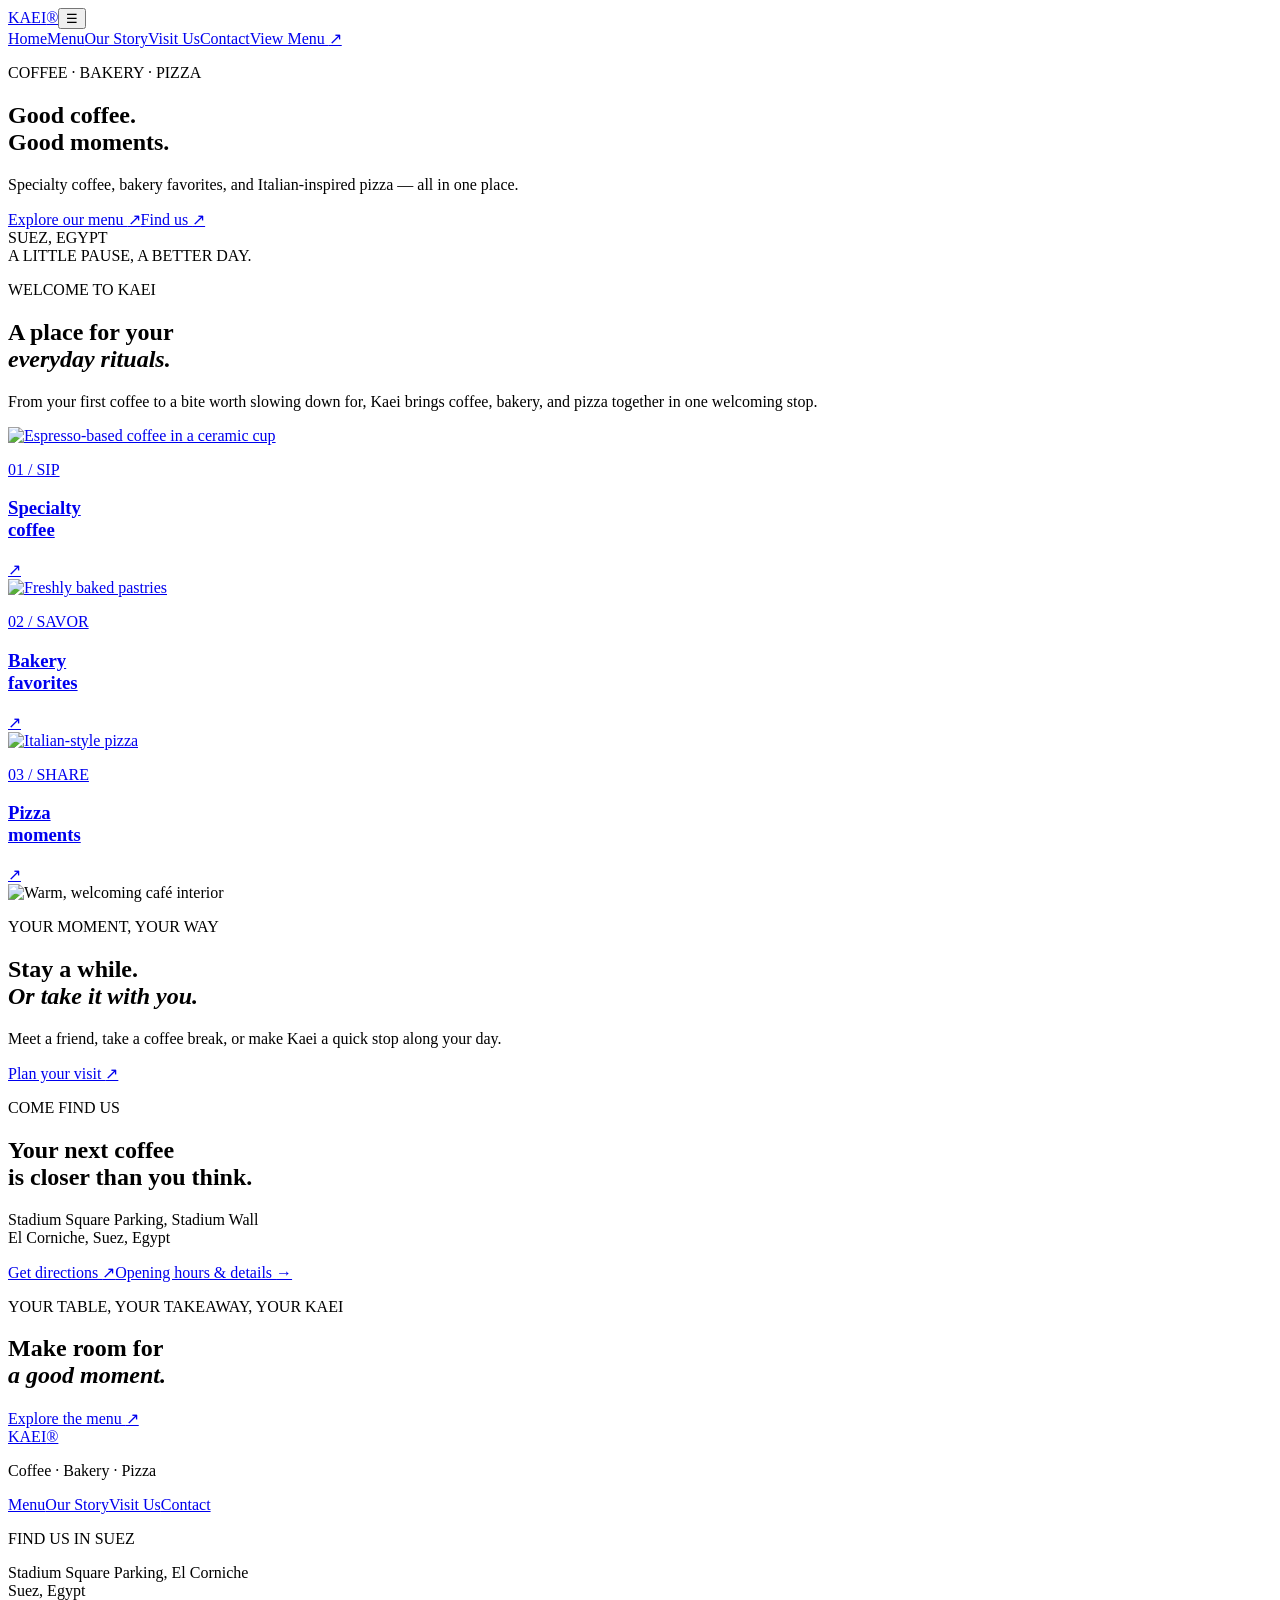
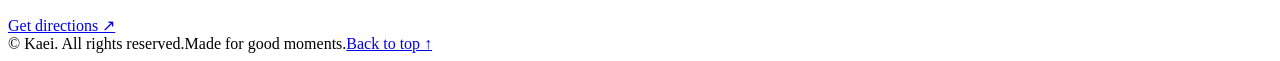
==== index.html @ 14a03698 "Add files via upload" ====
<!doctype html>
<html lang="en">
<head>
  <meta charset="utf-8"><meta name="viewport" content="width=device-width, initial-scale=1">
  <meta name="description" content="Discover Kaei in Suez, Egypt. Explore coffee, bakery, and pizza, and find directions to our location on the Suez Corniche.">
  <meta name="theme-color" content="#241915"><title>Kaei | Coffee, Bakery & Pizza in Suez</title>
  <link rel="preconnect" href="https://images.unsplash.com"><link rel="stylesheet" href="assets/style.css">
</head>
<body id="top">
<header class="site-header"><a class="wordmark" href="index.html" aria-label="Kaei home">KAEI<span>®</span></a><button class="nav-toggle" aria-label="Open navigation" aria-expanded="false">☰</button><nav class="main-nav"><a class="active" href="index.html">Home</a><a href="menu.html">Menu</a><a href="story.html">Our Story</a><a href="visit.html">Visit Us</a><a href="contact.html">Contact</a><a class="nav-cta" href="menu.html">View Menu <span>↗</span></a></nav></header>
<main>
<section class="hero home-hero"><div class="hero-shade"></div><div class="hero-content"><p class="eyebrow light">COFFEE · BAKERY · PIZZA</p><h1>Good coffee.<br>Good moments.</h1><p class="hero-copy">Specialty coffee, bakery favorites, and Italian-inspired pizza — all in one place.</p><div class="hero-actions"><a class="button button-caramel" href="menu.html">Explore our menu <span>↗</span></a><a class="button button-outline-light" href="visit.html">Find us <span>↗</span></a></div><div class="hero-note"><span class="note-line"></span><span>SUEZ, EGYPT</span></div></div><div class="hero-caption">A LITTLE PAUSE, A BETTER DAY.</div></section>
<section class="intro section-wrap"><div><p class="eyebrow">WELCOME TO KAEI</p><h2>A place for your<br><em>everyday rituals.</em></h2></div><p class="intro-copy">From your first coffee to a bite worth slowing down for, Kaei brings coffee, bakery, and pizza together in one welcoming stop.</p></section>
<section class="category-grid section-wrap"><a class="category-card" href="menu.html#coffee"><img src="https://images.unsplash.com/photo-1509042239860-f550ce710b93?auto=format&fit=crop&w=1000&q=85" alt="Espresso-based coffee in a ceramic cup"><div class="category-overlay"><p class="eyebrow light">01 / SIP</p><h3>Specialty<br>coffee</h3><span class="circle-arrow">↗</span></div></a><a class="category-card" href="menu.html#bakery"><img src="https://images.unsplash.com/photo-1555507036-ab1f4038808a?auto=format&fit=crop&w=1000&q=85" alt="Freshly baked pastries"><div class="category-overlay"><p class="eyebrow light">02 / SAVOR</p><h3>Bakery<br>favorites</h3><span class="circle-arrow">↗</span></div></a><a class="category-card" href="menu.html#pizza"><img src="https://images.unsplash.com/photo-1579751626657-72bc17010498?auto=format&fit=crop&w=1000&q=85" alt="Italian-style pizza"><div class="category-overlay"><p class="eyebrow light">03 / SHARE</p><h3>Pizza<br>moments</h3><span class="circle-arrow">↗</span></div></a></section>
<section class="feature-band"><div class="feature-image"><img src="https://images.unsplash.com/photo-1445116572660-236099ec97a0?auto=format&fit=crop&w=1400&q=85" alt="Warm, welcoming café interior"></div><div class="feature-copy"><p class="eyebrow light">YOUR MOMENT, YOUR WAY</p><h2>Stay a while.<br><em>Or take it with you.</em></h2><p>Meet a friend, take a coffee break, or make Kaei a quick stop along your day.</p><a class="text-link light-link" href="visit.html">Plan your visit <span>↗</span></a></div></section>
<section class="visit-strip section-wrap"><div><p class="eyebrow">COME FIND US</p><h2>Your next coffee<br>is closer than you think.</h2><p class="muted">Stadium Square Parking, Stadium Wall<br>El Corniche, Suez, Egypt</p></div><div class="visit-actions"><a class="button button-dark" href="https://www.google.com/maps/search/?api=1&query=Kaei+Stadium+Square+Parking+El+Corniche+Suez+Egypt" target="_blank" rel="noopener">Get directions <span>↗</span></a><a class="text-link" href="visit.html">Opening hours & details <span>→</span></a></div></section>
<section class="closing-cta"><p class="eyebrow light">YOUR TABLE, YOUR TAKEAWAY, YOUR KAEI</p><h2>Make room for<br><em>a good moment.</em></h2><a class="button button-caramel" href="menu.html">Explore the menu <span>↗</span></a></section>
</main>
<footer class="site-footer"><div class="footer-top"><div><a class="wordmark footer-wordmark" href="index.html">KAEI<span>®</span></a><p>Coffee · Bakery · Pizza</p></div><div class="footer-links"><a href="menu.html">Menu</a><a href="story.html">Our Story</a><a href="visit.html">Visit Us</a><a href="contact.html">Contact</a></div><div class="footer-address"><p class="eyebrow light">FIND US IN SUEZ</p><p>Stadium Square Parking, El Corniche<br>Suez, Egypt</p><a class="text-link light-link" target="_blank" rel="noopener" href="https://www.google.com/maps/search/?api=1&query=Kaei+Stadium+Square+Parking+El+Corniche+Suez+Egypt">Get directions ↗</a></div></div><div class="footer-bottom"><span>© <span id="year"></span> Kaei. All rights reserved.</span><span>Made for good moments.</span><a href="#top">Back to top ↑</a></div></footer>
<script src="assets/main.js"></script>
</body></html>
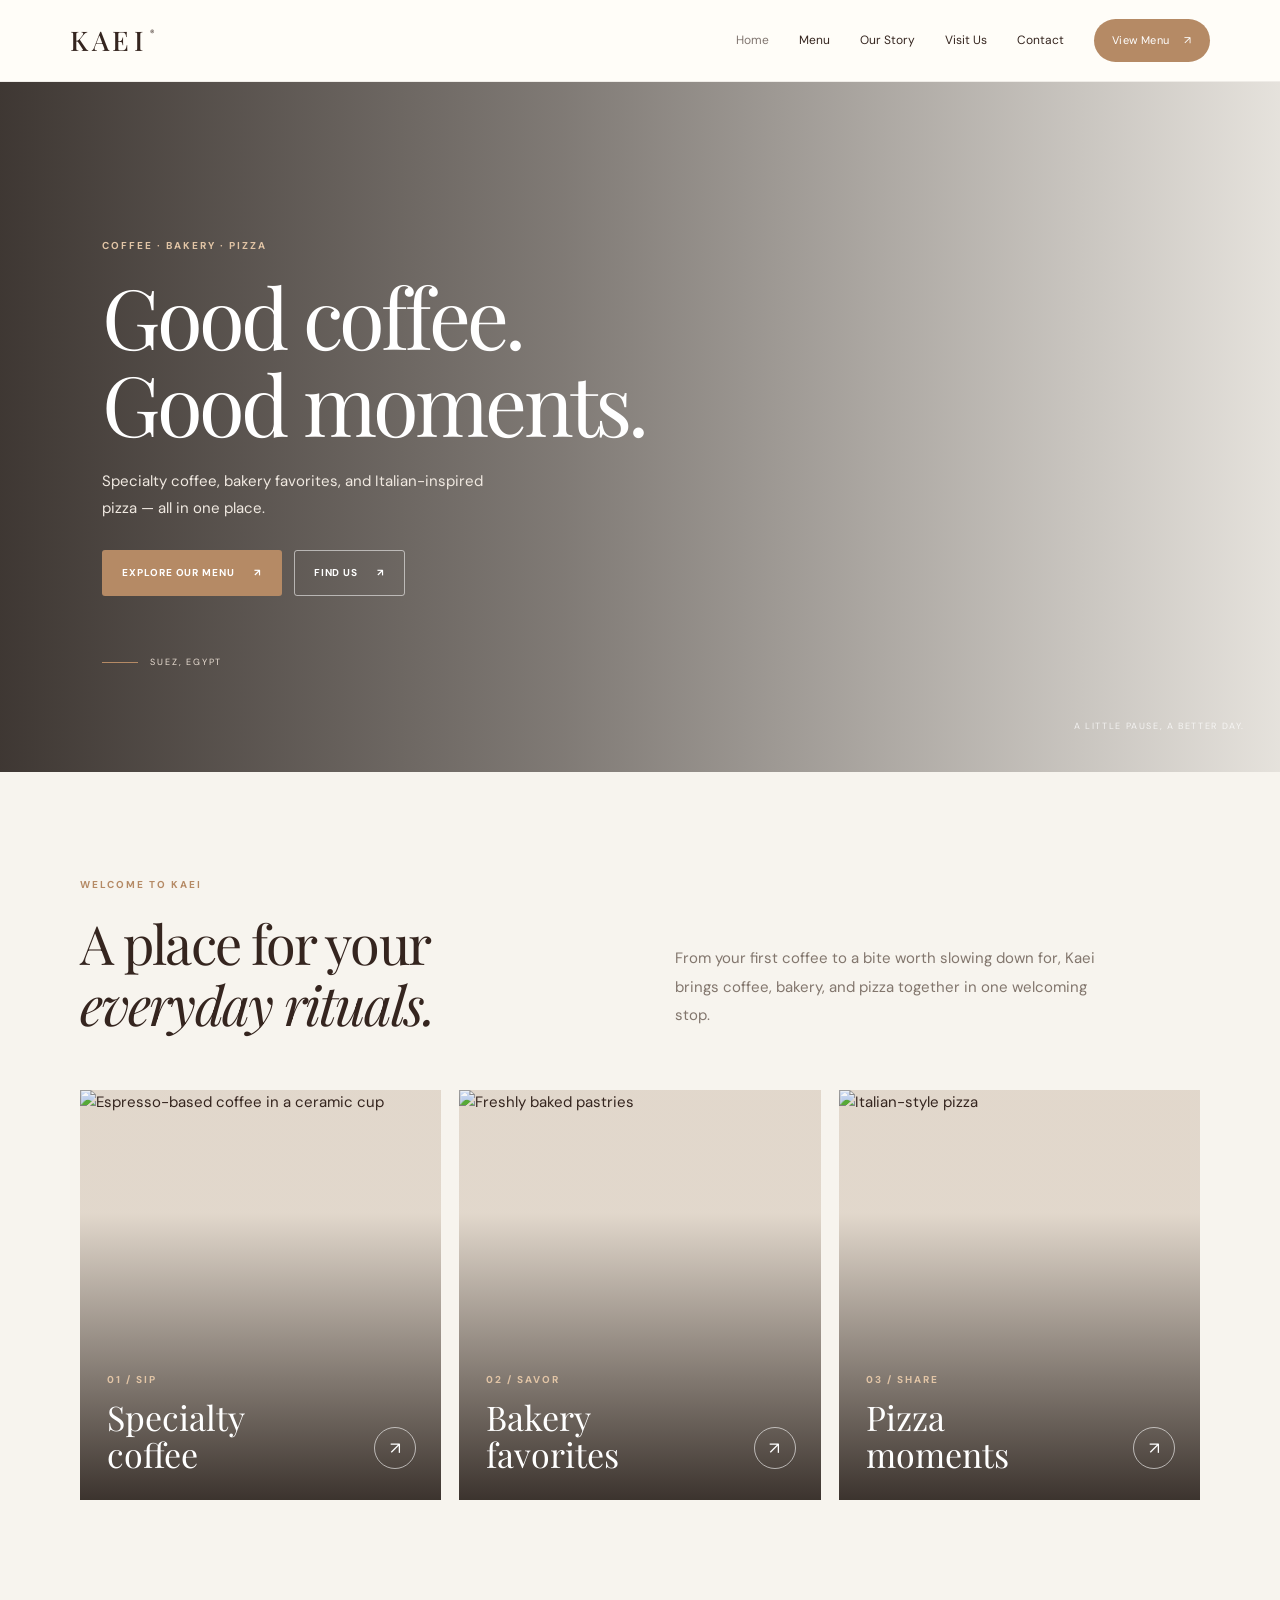
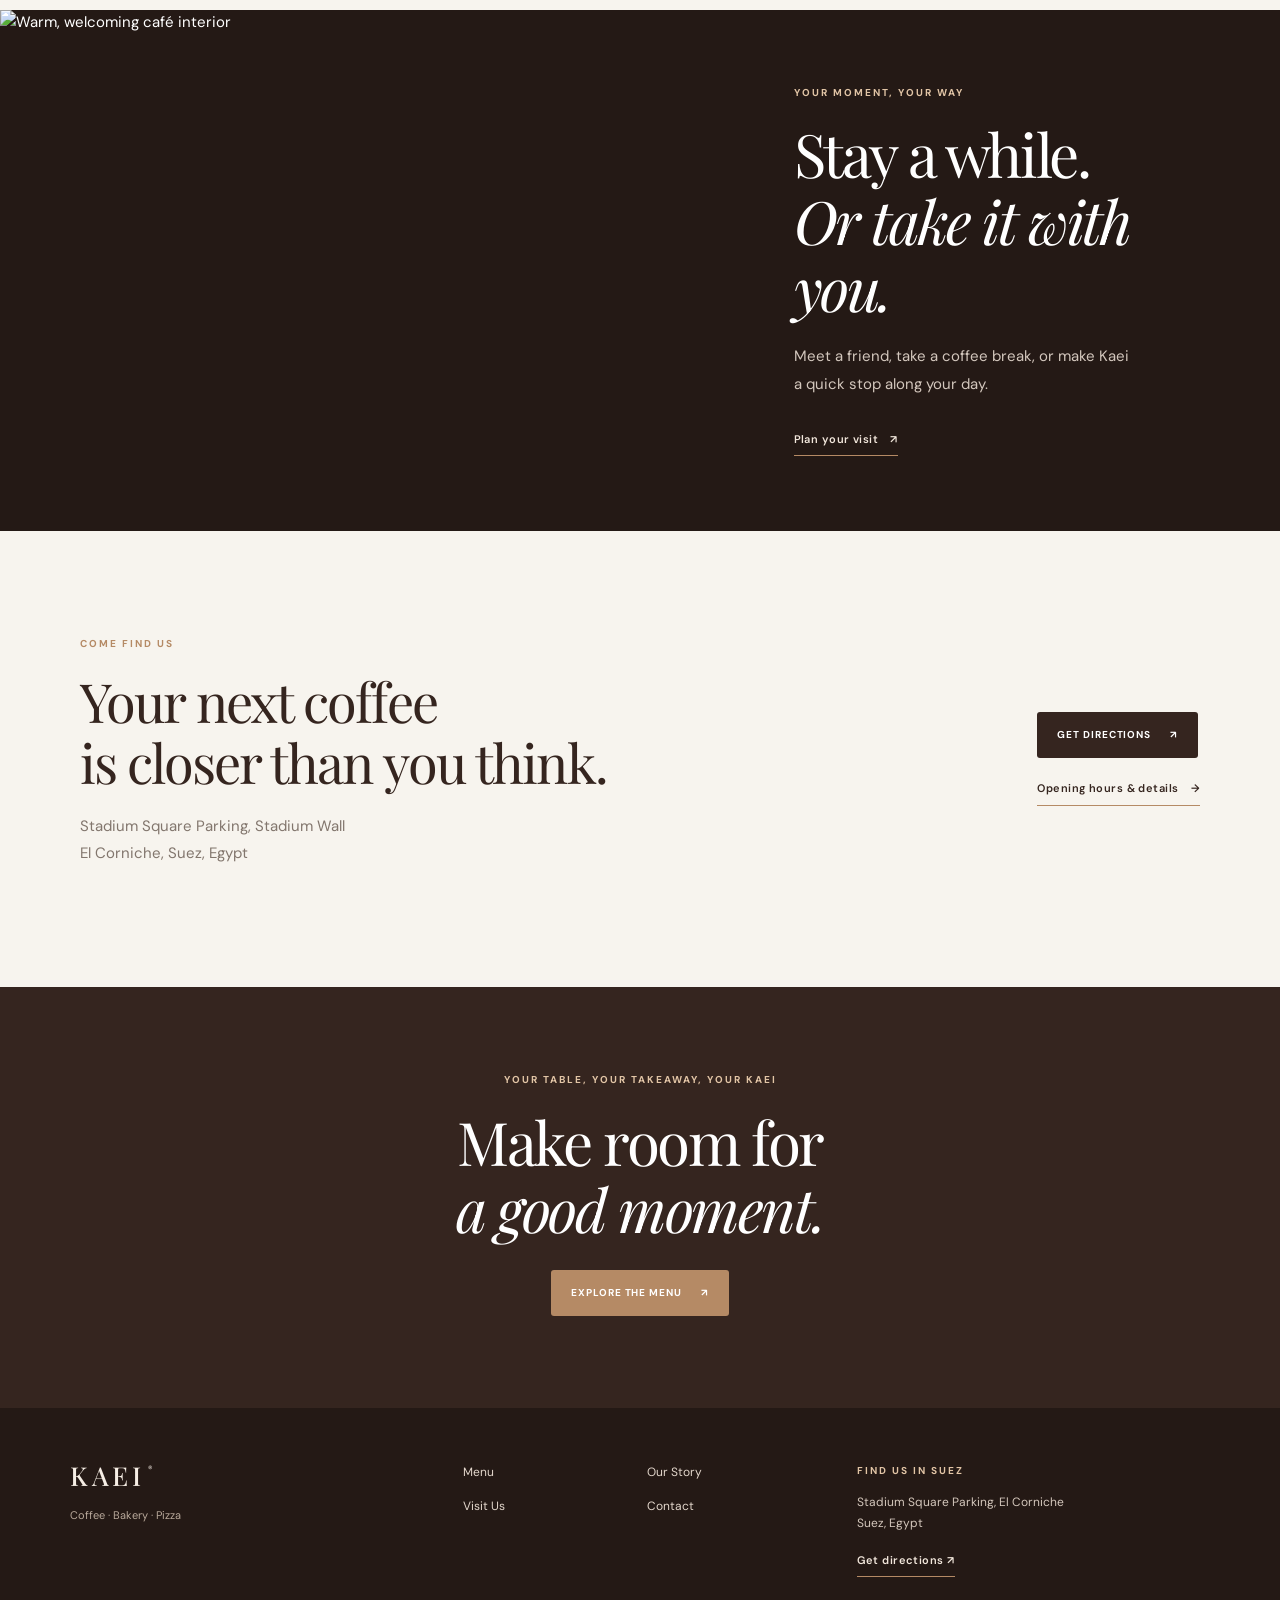
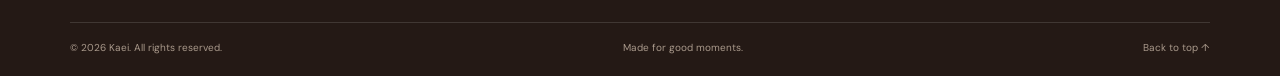
==== commit f30098a4: "Update index.html" ====
--- a/index.html
+++ b/index.html
@@ -4,8 +4,7 @@
   <meta charset="utf-8"><meta name="viewport" content="width=device-width, initial-scale=1">
   <meta name="description" content="Discover Kaei in Suez, Egypt. Explore coffee, bakery, and pizza, and find directions to our location on the Suez Corniche.">
   <meta name="theme-color" content="#241915"><title>Kaei | Coffee, Bakery & Pizza in Suez</title>
-  <link rel="preconnect" href="https://images.unsplash.com"><link rel="stylesheet" href="assets/style.css">
-</head>
+<link rel="preconnect" href="https://images.unsplash.com"><link rel="stylesheet" href="style.css"></head>
 <body id="top">
 <header class="site-header"><a class="wordmark" href="index.html" aria-label="Kaei home">KAEI<span>®</span></a><button class="nav-toggle" aria-label="Open navigation" aria-expanded="false">☰</button><nav class="main-nav"><a class="active" href="index.html">Home</a><a href="menu.html">Menu</a><a href="story.html">Our Story</a><a href="visit.html">Visit Us</a><a href="contact.html">Contact</a><a class="nav-cta" href="menu.html">View Menu <span>↗</span></a></nav></header>
 <main>
@@ -17,5 +16,5 @@
 <section class="closing-cta"><p class="eyebrow light">YOUR TABLE, YOUR TAKEAWAY, YOUR KAEI</p><h2>Make room for<br><em>a good moment.</em></h2><a class="button button-caramel" href="menu.html">Explore the menu <span>↗</span></a></section>
 </main>
 <footer class="site-footer"><div class="footer-top"><div><a class="wordmark footer-wordmark" href="index.html">KAEI<span>®</span></a><p>Coffee · Bakery · Pizza</p></div><div class="footer-links"><a href="menu.html">Menu</a><a href="story.html">Our Story</a><a href="visit.html">Visit Us</a><a href="contact.html">Contact</a></div><div class="footer-address"><p class="eyebrow light">FIND US IN SUEZ</p><p>Stadium Square Parking, El Corniche<br>Suez, Egypt</p><a class="text-link light-link" target="_blank" rel="noopener" href="https://www.google.com/maps/search/?api=1&query=Kaei+Stadium+Square+Parking+El+Corniche+Suez+Egypt">Get directions ↗</a></div></div><div class="footer-bottom"><span>© <span id="year"></span> Kaei. All rights reserved.</span><span>Made for good moments.</span><a href="#top">Back to top ↑</a></div></footer>
-<script src="assets/main.js"></script>
+<script src="main.js"></script>
 </body></html>
--- a/style.css
+++ b/style.css
@@ -0,0 +1,5 @@
+@import url('https://fonts.googleapis.com/css2?family=DM+Sans:wght@400;500;600;700&family=Playfair+Display:ital,wght@0,400;0,500;0,600;1,400;1,500&display=swap');
+:root{--cream:#f7f4ee;--paper:#fffdf8;--espresso:#35251f;--deep:#241915;--caramel:#b58a65;--beige:#e8ded2;--muted:#82766d;--line:#ded5ca;--serif:'Playfair Display',Georgia,serif;--sans:'DM Sans',Arial,sans-serif;--wrap:1180px}*{box-sizing:border-box}html{scroll-behavior:smooth;scroll-padding-top:90px}body{margin:0;background:var(--cream);color:var(--espresso);font-family:var(--sans);font-size:15px;line-height:1.65;-webkit-font-smoothing:antialiased}img{display:block;max-width:100%;width:100%;object-fit:cover}a{color:inherit;text-decoration:none}button,input,textarea{font:inherit}.site-header{height:82px;padding:0 max(5.5vw,24px);display:flex;align-items:center;justify-content:space-between;gap:30px;background:var(--paper);position:sticky;top:0;z-index:20;border-bottom:1px solid rgba(53,37,31,.08)}.wordmark{font-family:var(--serif);font-size:27px;letter-spacing:.15em;line-height:1;font-weight:500;white-space:nowrap}.wordmark span{font:9px var(--sans);vertical-align:top;letter-spacing:0;margin-left:3px}.main-nav{display:flex;align-items:center;gap:30px;font-size:12px}.main-nav>a:not(.nav-cta){transition:opacity .2s}.main-nav>a:hover,.main-nav>a.active{opacity:.62}.nav-cta{padding:12px 18px;border-radius:30px;background:var(--caramel);color:white;font-size:11px;letter-spacing:.02em}.nav-cta span,.button span{margin-left:12px}.nav-toggle{display:none;background:none;border:0;color:var(--espresso);font-size:25px}.hero{position:relative;min-height:690px;color:white;display:flex;align-items:center;background-position:center;background-size:cover;overflow:hidden}.home-hero{background-image:url('https://images.unsplash.com/photo-1495474472287-4d71bcdd2085?auto=format&fit=crop&w=2200&q=90')}.hero-shade,.page-hero-shade{position:absolute;inset:0;background:linear-gradient(90deg,rgba(22,14,10,.82) 0%,rgba(22,14,10,.53) 44%,rgba(22,14,10,.08) 100%)}.hero-content{position:relative;z-index:1;max-width:660px;padding:90px 0 110px;margin-left:max(8vw,30px)}.eyebrow{font-size:10px;letter-spacing:.2em;font-weight:700;margin:0 0 19px;color:var(--caramel)}.eyebrow.light{color:#e2c5a6}.hero h1,.page-hero h1{font:400 clamp(48px,6.5vw,88px)/1.04 var(--serif);letter-spacing:-.045em;margin:0 0 22px}.hero h1 em,.page-hero h1 em,.intro h2 em,.feature-copy h2 em,.visit-strip h2 em,.closing-cta h2 em,.story-copy h2 em,.visit-details h2 em,.contact-side h2 em,.menu-intro h2 em{font-weight:400}.hero-copy{max-width:410px;color:#f0e9e1;font-size:15px;line-height:1.8;margin:0 0 28px}.hero-actions{display:flex;gap:12px;flex-wrap:wrap}.button{min-height:46px;padding:13px 19px;border:1px solid transparent;display:inline-flex;align-items:center;justify-content:center;gap:7px;border-radius:3px;font-size:10px;letter-spacing:.09em;text-transform:uppercase;font-weight:700;transition:transform .2s,background .2s,color .2s}.button:hover{transform:translateY(-2px)}.button-caramel{background:var(--caramel);color:white}.button-dark{background:var(--espresso);color:white}.button-outline-light{border-color:rgba(255,255,255,.55);color:white}.hero-note{position:absolute;bottom:36px;display:flex;gap:12px;align-items:center;font-size:9px;letter-spacing:.2em;color:#eadfd4}.note-line{display:inline-block;width:36px;height:1px;background:var(--caramel)}.hero-caption{position:absolute;right:35px;bottom:38px;font-size:9px;letter-spacing:.18em;color:rgba(255,255,255,.75)}.section-wrap{max-width:var(--wrap);margin:0 auto;padding-left:30px;padding-right:30px}.intro{display:grid;grid-template-columns:1fr 1fr;gap:70px;align-items:end;padding-top:105px;padding-bottom:55px}.intro h2,.visit-strip h2,.story-copy h2,.visit-details h2,.contact-side h2,.menu-intro h2{font:400 clamp(34px,4.4vw,54px)/1.13 var(--serif);letter-spacing:-.035em;margin:0}.intro-copy{max-width:450px;color:var(--muted);margin:0 0 5px;font-size:15px;line-height:1.9}.category-grid{display:grid;grid-template-columns:repeat(3,1fr);gap:18px;padding-bottom:110px}.category-card{position:relative;min-height:410px;overflow:hidden;background:var(--beige)}.category-card img{position:absolute;inset:0;height:100%;transition:transform .7s cubic-bezier(.2,.7,.2,1)}.category-card:hover img{transform:scale(1.045)}.category-card:after{content:"";position:absolute;inset:0;background:linear-gradient(0deg,rgba(22,14,10,.82),rgba(22,14,10,.03) 70%)}.category-overlay{position:absolute;z-index:1;left:27px;right:25px;bottom:28px;color:white}.category-overlay .eyebrow{margin-bottom:11px}.category-overlay h3{font:400 34px/1.06 var(--serif);margin:0}.circle-arrow{position:absolute;right:0;bottom:3px;border:1px solid rgba(255,255,255,.6);width:42px;height:42px;border-radius:50%;display:grid;place-items:center;font-size:17px}.feature-band{display:grid;grid-template-columns:1.1fr .9fr;min-height:520px;background:var(--deep);color:white}.feature-image{min-height:450px}.feature-image img{height:100%;min-height:450px}.feature-copy{align-self:center;padding:75px clamp(35px,7vw,100px)}.feature-copy h2,.closing-cta h2,.visit-bottom h2{font:400 clamp(38px,4.8vw,60px)/1.12 var(--serif);letter-spacing:-.04em;margin:0 0 20px}.feature-copy>p:not(.eyebrow){color:#d3c7bd;max-width:340px;line-height:1.9;margin-bottom:27px}.text-link{display:inline-flex;gap:12px;align-items:center;border-bottom:1px solid var(--caramel);padding-bottom:7px;font-size:11px;letter-spacing:.04em;font-weight:600}.light-link{color:#f2e7dc;border-color:var(--caramel)}.visit-strip{display:flex;justify-content:space-between;align-items:center;gap:35px;padding-top:105px;padding-bottom:105px}.visit-strip h2{margin-bottom:20px}.muted{color:var(--muted)}.visit-strip .muted{line-height:1.8}.visit-actions{display:flex;align-items:flex-start;flex-direction:column;gap:21px}.closing-cta,.visit-bottom{background:var(--espresso);color:white;text-align:center;padding:85px 25px 92px}.closing-cta h2{margin-bottom:28px}.site-footer{background:var(--deep);color:#f6eee5;padding:55px max(5.5vw,24px) 20px}.footer-top{max-width:var(--wrap);margin:auto;display:grid;grid-template-columns:1fr 1fr 1fr;gap:40px;padding-bottom:45px}.footer-wordmark{font-size:26px}.footer-top>div:first-child>p{font-size:11px;color:#b9a99b;margin-top:12px}.footer-links{display:grid;grid-template-columns:1fr 1fr;gap:14px;align-content:start;font-size:12px;color:#e3d7cc}.footer-address p:not(.eyebrow){font-size:12px;color:#d4c7bc;line-height:1.8}.footer-address .eyebrow{margin-bottom:10px}.footer-bottom{max-width:var(--wrap);margin:auto;border-top:1px solid rgba(255,255,255,.13);padding-top:17px;display:flex;justify-content:space-between;gap:15px;color:#a9998b;font-size:10px}.page-hero{min-height:410px;background-position:center;background-size:cover;position:relative;color:white;display:flex;align-items:center}.menu-hero{background-image:url('https://images.unsplash.com/photo-1442512595331-e89e73853f31?auto=format&fit=crop&w=2000&q=85')}.story-hero{background-image:url('https://images.unsplash.com/photo-1445116572660-236099ec97a0?auto=format&fit=crop&w=2000&q=85')}.visit-hero{background-image:url('https://images.unsplash.com/photo-1554118811-1e0d58224f24?auto=format&fit=crop&w=2000&q=85')}.contact-hero{background-image:url('https://images.unsplash.com/photo-1495474472287-4d71bcdd2085?auto=format&fit=crop&w=2000&q=85')}.page-hero-shade{background:linear-gradient(90deg,rgba(22,14,10,.75),rgba(22,14,10,.16))}.page-hero-content{position:relative;z-index:1;margin-left:max(8vw,30px);max-width:650px;padding:70px 0}.page-hero h1{font-size:clamp(48px,6vw,74px);margin-bottom:15px}.page-hero-content>p:last-child{color:#eee4dc;margin:0}.menu-intro{text-align:center;padding-top:70px;padding-bottom:30px}.menu-intro .eyebrow{margin-bottom:12px}.menu-intro h2{font-size:43px}.menu-intro>.muted{margin:15px auto 27px;max-width:600px;font-size:13px}.filter-row{display:flex;justify-content:center;gap:8px;flex-wrap:wrap}.filter-button{border:1px solid var(--line);background:transparent;border-radius:40px;padding:9px 15px;font-size:11px;color:var(--espresso);cursor:pointer;transition:.2s}.filter-button:hover,.filter-button.selected{background:var(--espresso);border-color:var(--espresso);color:white}.menu-grid{display:grid;grid-template-columns:repeat(3,1fr);gap:22px;padding-top:25px;padding-bottom:60px}.menu-item{background:var(--paper);padding:12px 12px 20px;border:1px solid rgba(53,37,31,.07);transition:transform .2s}.menu-item:hover{transform:translateY(-3px)}.menu-item img{height:215px}.menu-item-info{display:flex;align-items:flex-start;justify-content:space-between;gap:12px;padding:16px 3px 0}.menu-item h3{font:400 20px var(--serif);margin:0 0 4px}.menu-category{font-size:8px;letter-spacing:.14em;color:var(--caramel);font-weight:700}.price-label{font-size:10px;color:var(--muted);white-space:nowrap;padding-top:5px}.menu-item>p{font-size:12px;line-height:1.7;color:var(--muted);margin:10px 3px 0}.menu-note{max-width:850px;margin:0 auto 80px;padding:23px 28px;background:#eee5da;display:flex;align-items:center;gap:20px}.note-icon{font-size:24px;color:var(--caramel)}.menu-note p{margin:0;color:#75675c;font-size:12px;line-height:1.8}.menu-note strong{color:var(--espresso)}.story-block{display:grid;grid-template-columns:.85fr 1.15fr;gap:80px;align-items:center;padding-top:105px;padding-bottom:105px}.story-copy h2{margin-bottom:25px}.story-copy>p:not(.eyebrow){color:var(--muted);font-size:14px;line-height:1.95;margin-bottom:18px}.story-copy .text-link{margin-top:10px}.story-photo img{height:510px}.values-row{background:#eee6dc;padding:55px max(7vw,30px);display:grid;grid-template-columns:repeat(3,1fr);gap:50px}.values-row>div{max-width:300px}.values-row span{color:var(--caramel);font-size:10px;letter-spacing:.15em}.values-row h3{font:400 24px var(--serif);margin:13px 0 7px}.values-row p{font-size:12px;color:var(--muted);margin:0}.visit-layout{display:grid;grid-template-columns:.8fr 1.2fr;gap:65px;padding-top:90px;padding-bottom:100px}.visit-details h2{margin-bottom:32px}.detail-line{display:flex;gap:16px;padding:19px 0;border-top:1px solid var(--line)}.detail-icon{width:32px;height:32px;border:1px solid var(--line);border-radius:50%;display:grid;place-items:center;flex-shrink:0}.detail-line h3{font-size:12px;margin:0 0 5px}.detail-line p{font-size:12px;line-height:1.8;color:var(--muted);margin:0}.detail-line .small-note{font-size:10px;margin-top:8px}.visit-details>.button{margin-top:25px}.map-card{background:var(--paper);padding:12px;border:1px solid var(--line);align-self:center}.map-card iframe{width:100%;height:400px;border:0;display:block;filter:saturate(.65)}.map-caption{display:flex;justify-content:space-between;align-items:center;padding:14px 8px 5px;font-size:9px;letter-spacing:.12em}.map-caption a{color:var(--caramel);font-weight:700;letter-spacing:0}.visit-bottom h2{margin-bottom:25px}.contact-layout{display:grid;grid-template-columns:.8fr 1.2fr;gap:80px;padding-top:95px;padding-bottom:100px}.contact-side h2{margin-bottom:18px}.contact-side>.muted{font-size:13px;line-height:1.9;margin-bottom:30px}.contact-placeholder{display:flex;gap:16px;padding:18px 0;border-top:1px solid var(--line)}.contact-placeholder>span{width:34px;height:34px;border:1px solid var(--line);border-radius:50%;display:grid;place-items:center}.contact-placeholder h3{font-size:12px;margin:0 0 3px}.contact-placeholder p{font-size:11px;color:var(--muted);margin:0}.contact-side>.text-link{margin-top:20px}.contact-form{background:var(--paper);border:1px solid var(--line);padding:34px;display:flex;flex-direction:column;align-items:stretch}.contact-form .eyebrow{margin-bottom:24px}.contact-form label{font-size:11px;font-weight:600;margin:12px 0 7px}.contact-form input,.contact-form textarea{width:100%;border:1px solid var(--line);background:var(--cream);padding:13px 14px;border-radius:2px;outline:none;font-size:12px;color:var(--espresso)}.contact-form input:focus,.contact-form textarea:focus{border-color:var(--caramel)}.contact-form textarea{resize:vertical}.contact-form .button{align-self:flex-start;margin-top:20px;cursor:pointer}.form-note{font-size:10px;line-height:1.7;color:var(--muted);margin:16px 0 0}.form-note.success{color:#467451}.hidden{display:none!important}
+@media(max-width:850px){.site-header{height:72px}.nav-toggle{display:block;cursor:pointer}.main-nav{display:none;position:absolute;top:71px;left:0;right:0;background:var(--paper);padding:20px 25px 26px;flex-direction:column;align-items:stretch;gap:0;border-bottom:1px solid var(--line)}.main-nav.open{display:flex}.main-nav>a{padding:13px 0;border-bottom:1px solid rgba(53,37,31,.08)}.main-nav .nav-cta{margin-top:12px;text-align:center;padding:13px}.hero{min-height:630px}.hero-content{margin-left:30px;margin-right:25px}.hero-caption{display:none}.intro{grid-template-columns:1fr;gap:22px;padding-top:75px}.category-grid{gap:12px;padding-bottom:75px}.category-card{min-height:320px}.category-overlay{left:18px;right:15px;bottom:20px}.category-overlay h3{font-size:28px}.circle-arrow{width:34px;height:34px}.feature-band{grid-template-columns:1fr}.feature-image,.feature-image img{min-height:320px;height:320px}.feature-copy{padding:55px 35px 65px}.visit-strip{padding-top:75px;padding-bottom:75px}.menu-grid{grid-template-columns:repeat(2,1fr)}.story-block{gap:35px}.story-photo img{height:430px}.visit-layout,.contact-layout{gap:35px}.map-card iframe{height:340px}.footer-top{gap:25px}}
+@media(max-width:580px){body{font-size:14px}.site-header{padding:0 21px}.wordmark{font-size:24px}.hero{min-height:610px;background-position:58% center}.hero-shade{background:linear-gradient(90deg,rgba(22,14,10,.83),rgba(22,14,10,.38))}.hero-content{padding:80px 0 100px;margin-left:24px}.hero h1{font-size:51px}.hero-copy{font-size:13px;max-width:310px}.button{font-size:9px;padding:12px 14px}.hero-note{bottom:27px}.section-wrap{padding-left:22px;padding-right:22px}.intro{padding-top:65px;padding-bottom:35px}.intro h2{font-size:39px}.intro-copy{font-size:13px}.category-grid{grid-template-columns:1fr;gap:14px;padding-bottom:65px}.category-card{min-height:390px}.category-overlay h3{font-size:34px}.feature-image,.feature-image img{height:270px;min-height:270px}.feature-copy{padding:45px 24px 55px}.feature-copy h2,.closing-cta h2,.visit-bottom h2{font-size:42px}.visit-strip{align-items:flex-start;flex-direction:column;gap:20px;padding-top:65px;padding-bottom:65px}.visit-strip h2{font-size:38px}.visit-actions{gap:18px}.closing-cta,.visit-bottom{padding:65px 22px 72px}.site-footer{padding:40px 22px 18px}.footer-top{grid-template-columns:1fr 1fr;gap:30px 18px}.footer-address{grid-column:1/-1}.footer-bottom{flex-wrap:wrap;line-height:1.6}.footer-bottom span:nth-child(2){display:none}.page-hero{min-height:340px}.page-hero-content{margin-left:24px;margin-right:22px;padding:60px 0}.page-hero h1{font-size:52px}.page-hero-content>p:last-child{font-size:13px;max-width:300px}.menu-intro{padding-top:55px}.menu-intro h2{font-size:37px}.filter-row{justify-content:flex-start}.filter-button{font-size:10px;padding:8px 12px}.menu-grid{grid-template-columns:1fr 1fr;gap:12px;padding-left:14px;padding-right:14px}.menu-item{padding:8px 8px 14px}.menu-item img{height:145px}.menu-item-info{display:block;padding-top:12px}.menu-item h3{font-size:17px}.price-label{display:block;font-size:9px;margin-top:6px}.menu-item>p{font-size:10px}.menu-note{margin:0 14px 55px;padding:18px;align-items:flex-start}.story-block{grid-template-columns:1fr;gap:35px;padding-top:65px;padding-bottom:65px}.story-copy h2,.visit-details h2,.contact-side h2{font-size:40px}.story-photo img{height:330px}.values-row{grid-template-columns:1fr;gap:30px;padding:40px 25px}.visit-layout{grid-template-columns:1fr;padding-top:60px;padding-bottom:65px;gap:35px}.map-card iframe{height:300px}.contact-layout{grid-template-columns:1fr;padding-top:60px;padding-bottom:65px;gap:40px}.contact-form{padding:22px}.map-caption{font-size:8px}}
+@media(prefers-reduced-motion:reduce){html{scroll-behavior:auto}*,*::before,*::after{animation-duration:.01ms!important;animation-iteration-count:1!important;transition-duration:.01ms!important}}
